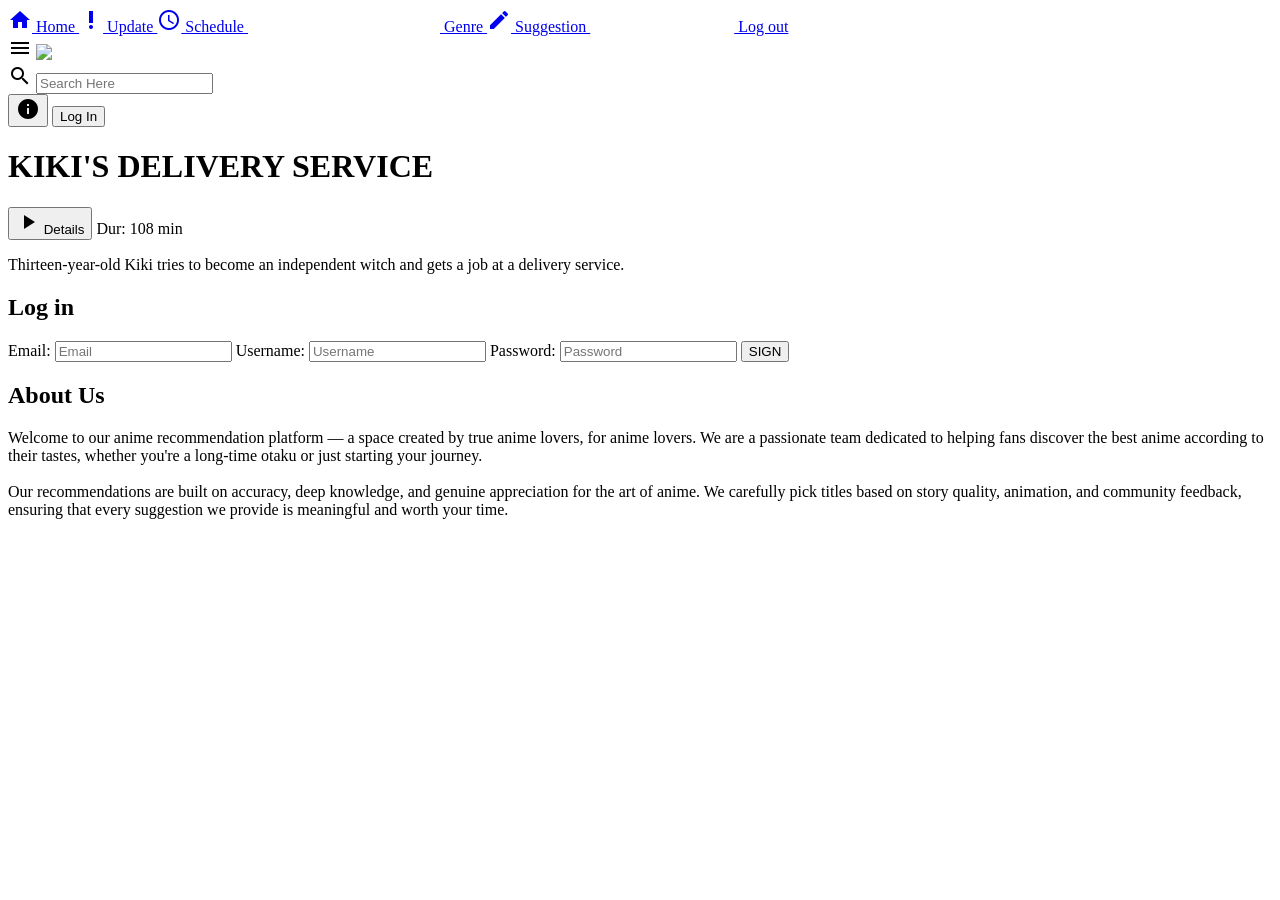
==== index.html @ 668cee52 "Rename thefront.html to index.html" ====
<!DOCTYPE html>
<html lang="en">
<head>
<meta charset="UTF-8">
<meta name="viewport" content="width=device-width, initial-scale=1.0">

<title>Kiki's Delivery Service</title>

<link rel="stylesheet" href="style.css">

<link href="https://fonts.googleapis.com/icon?family=Material+Icons" rel="stylesheet">

<link href="https://fonts.googleapis.com/css2?family=Roboto:wght@300;400;500;700&display=swap" rel="stylesheet">

</head>

<body>

<!-- SIDEBAR -->
<div class="side-menu" id="sideMenu">

<a href="#">
<span class="material-icons">home</span>
Home
</a>

<a href="#">
<span class="material-icons">priority_high</span>
Update
</a>

<a href="#">
<span class="material-icons">schedule</span>
Schedule
</a>

<a href="#">
<span class="material-icons">category</span>
Genre
</a>

<a href="#">
<span class="material-icons">edit</span>
Suggestion
</a>

<a href="#">
<span class="material-icons">logout</span>
Log out
</a>

</div>


<header>

<div class="header-left">

<!-- MENU BUTTON -->
<span class="material-icons menu-icon" onclick="toggleMenu()">menu</span>

<img src="your-logo.png" class="logo">

</div>


<div class="search-bar">

<span class="material-icons search-icon">search</span>

<input type="text" placeholder="Search Here">

</div>

<button class="info-btn" onclick="openInfo()">
    <span class="material-icons">info</span>
</button>
<button class="login-btn" onclick="openLogin()">Log In</button>


</header>



<main>

<div class="hero-image">

<div class="overlay">

<div class="text-content">

<h1>KIKI'S DELIVERY SERVICE</h1>


<div class="metadata">

<button class="details-btn">

<span class="material-icons">play_arrow</span>

Details

</button>

<span class="duration">Dur: 108 min</span>

</div>


<p class="synopsis">

Thirteen-year-old Kiki tries to become an independent witch and gets a job at a delivery service.

</p>

</div>

</div>

</div>

</main>
<script>
const menu = document.getElementById("sideMenu");

function toggleMenu(){
    menu.classList.toggle("active");
}

/* CLOSE WHEN CLICKING OUTSIDE tutupss */
document.addEventListener("click", function(event){

    const clickedInsideMenu = menu.contains(event.target);

    const clickedMenuButton = event.target.classList.contains("menu-icon");

    if(!clickedInsideMenu && !clickedMenuButton){
        menu.classList.remove("active");
    }

});
</script>
<!-- LOGIN POPUP -->
<div class="login-popup" id="loginPopup">

    <div class="login-box">

        <h2>Log in</h2>

        <label>Email:</label>
        <input type="text" placeholder="Email">

        <label>Username:</label>
        <input type="text" placeholder="Username">

        <label>Password:</label>
        <input type="password" placeholder="Password">

        <button class="sign-btn">SIGN</button>

    </div>

</div>
<script>
const popup = document.getElementById("loginPopup");

function openLogin(){
    popup.style.display = "flex";
}

/* close when clicking outside */
popup.addEventListener("click", function(e){
    if(e.target === popup){
        popup.style.display = "none";
    }
});
</script>
<!-- ABOUT POPUP -->
<div class="info-popup" id="infoPopup">

    <div class="info-box">

        <h2>About Us</h2>

        <p>
        Welcome to our anime recommendation platform — a space created by true anime lovers, for anime lovers. 
        We are a passionate team dedicated to helping fans discover the best anime according to their tastes, 
        whether you're a long-time otaku or just starting your journey.
        <br><br>
        Our recommendations are built on accuracy, deep knowledge, and genuine appreciation for the art of anime. 
        We carefully pick titles based on story quality, animation, and community feedback, ensuring that every suggestion we provide is meaningful and worth your time.
        </p>

    </div>

</div>
<script>
const infoPopup = document.getElementById("infoPopup");

function openInfo(){
    infoPopup.style.display = "flex";
}

/* close when clicking outside */
infoPopup.addEventListener("click", function(e){
    if(e.target === infoPopup){
        infoPopup.style.display = "none";
    }
});
</script>
</body>
</html>
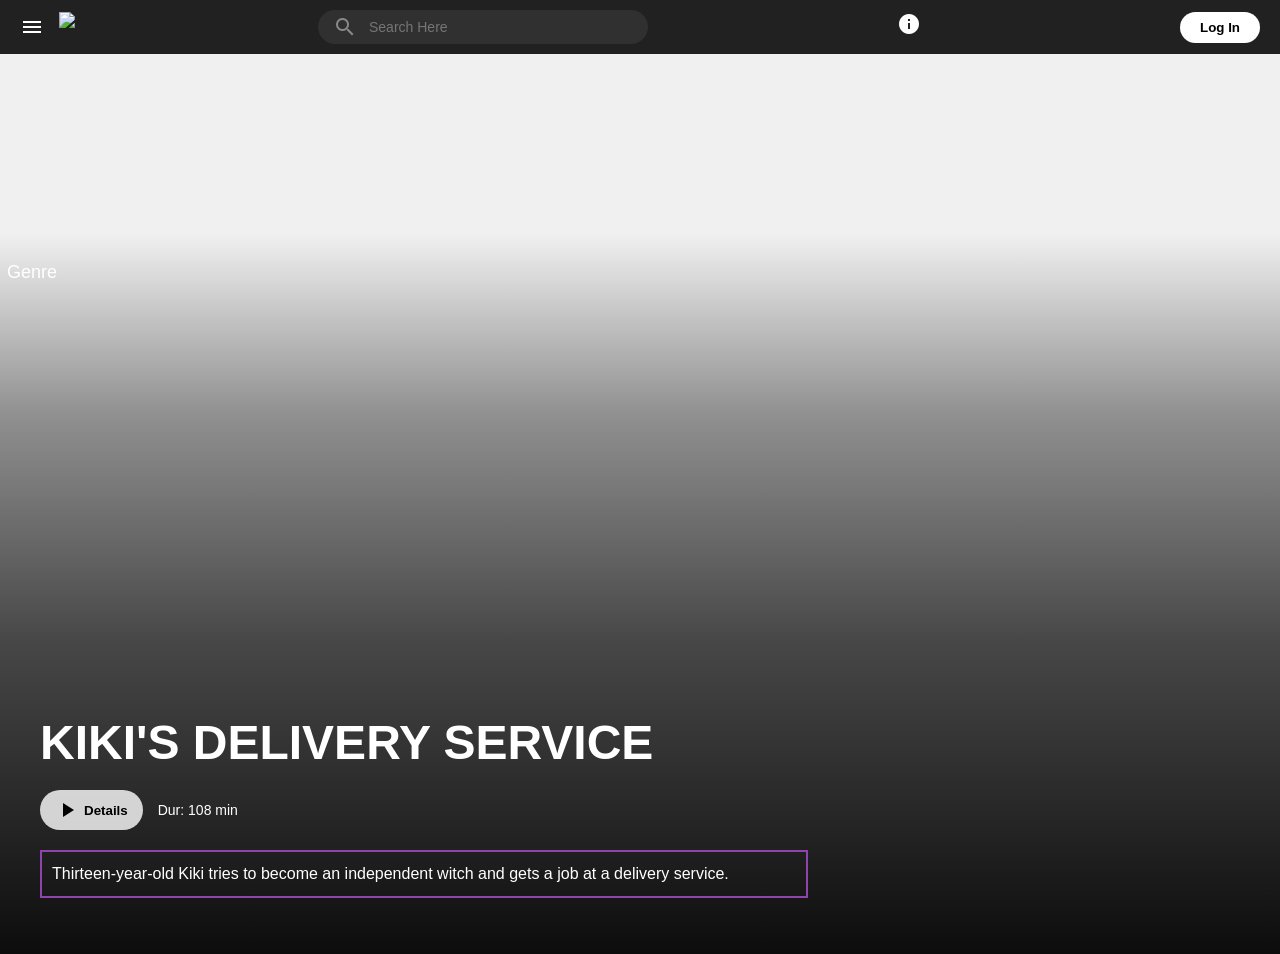
==== commit 26e6eabd: "Update index.html" ====
--- a/index.html
+++ b/index.html
@@ -59,7 +59,7 @@
 <!-- MENU BUTTON -->
 <span class="material-icons menu-icon" onclick="toggleMenu()">menu</span>
 
-<img src="your-logo.png" class="logo">
+<img src="assets/your-logo.png" class="logo">
 
 </div>
 
--- a/style.css
+++ b/style.css
@@ -0,0 +1,334 @@
+body {
+    margin: 0;
+    font-family: 'Roboto', sans-serif;
+    background-color: #f0f0f0;
+}
+
+header {
+    background-color: #212121;
+    color: white;
+    display: flex;
+    justify-content: space-between;
+    align-items: center;
+    padding: 10px 20px;
+}
+
+.header-left {
+    display: flex;
+    align-items: center;
+    gap: 15px;
+}
+
+.menu-icon {
+    font-size: 30px;
+    cursor: pointer;
+}
+
+.logo {
+    height: 30px;
+}
+
+.search-bar {
+    background-color: #303030;
+    border-radius: 20px;
+    display: flex;
+    align-items: center;
+    padding: 5px 15px;
+    width: 300px;
+}
+
+.search-icon {
+    color: #888;
+    margin-right: 10px;
+}
+
+.search-bar input {
+    background: transparent;
+    border: none;
+    color: white;
+    flex-grow: 1;
+    font-size: 14px;
+}
+
+.search-bar input:focus {
+    outline: none;
+}
+
+.login-btn {
+    background-color: white;
+    color: black;
+    border: none;
+    padding: 8px 20px;
+    border-radius: 20px;
+    font-weight: bold;
+    cursor: pointer;
+}
+
+.hero-image {
+    background-image: url("kiki.png");
+    background-size: cover;
+    background-position: center;
+    height: 100vh;
+    position: relative;
+}
+
+/* GRADIENT FROM BOTTOM */
+.overlay {
+    position: absolute;
+    bottom: 0;
+    left: 0;
+    width: 100%;
+    height: 100%;
+
+    background: linear-gradient(
+        to top,
+        rgba(0,0,0,0.95) 0%,
+        rgba(0,0,0,0.7) 35%,
+        rgba(0,0,0,0.4) 60%,
+        rgba(0,0,0,0.0) 80%
+    );
+
+    display: flex;
+    align-items: flex-end;
+}
+
+.text-content {
+    color: white;
+    padding: 40px;
+    width: 60%;
+}
+
+h1 {
+    font-size: 48px;
+    margin-bottom: 20px;
+}
+
+.metadata {
+    display: flex;
+    align-items: center;
+    gap: 15px;
+    margin-bottom: 20px;
+}
+
+.details-btn {
+    background-color: rgba(255, 255, 255, 0.8);
+    color: black;
+    border: none;
+    padding: 8px 15px;
+    border-radius: 20px;
+    display: flex;
+    align-items: center;
+    gap: 5px;
+    font-weight: bold;
+    cursor: pointer;
+}
+
+.duration {
+    font-size: 14px;
+}
+
+.synopsis {
+    font-size: 16px;
+    line-height: 1.5;
+    border: 2px solid #8e44ad;
+    padding: 10px;
+}
+header.scrolled {
+    background-color: #000;
+    transition: 0.3s;
+}
+.login-btn:hover {
+    background-color: #ddd;
+}
+
+.menu-icon:hover {
+    color: #ff204e;
+}
+
+.details-btn:hover {
+    background-color: white;
+}
+/* sidebar menu */
+.side-menu {
+    position: fixed;
+    top: 0;
+    left: -220px;
+    width: 220px;
+    height: 100vh;
+
+    background: rgba(0,0,0,0.85);
+    backdrop-filter: blur(6px);
+
+    display: flex;
+    flex-direction: column;
+    padding-top: 80px;
+
+    transition: 0.3s;
+    z-index: 1000;
+}
+
+.side-menu a {
+    color: white;
+    text-decoration: none;
+
+    display: flex;
+    align-items: center;
+    gap: 15px;
+
+    padding: 15px 20px;
+    font-size: 18px;
+
+    border-bottom: 1px solid rgba(255,255,255,0.2);
+}
+
+.side-menu a:hover {
+    background: rgba(255,255,255,0.1);
+}
+
+.side-menu .material-icons {
+    font-size: 24px;
+}
+
+/* when menu open */
+.side-menu.active {
+    left: 0;
+}
+/* BACKGROUND OVERLAY */
+.login-popup{
+    position: fixed;
+    top: 0;
+    left: 0;
+    width: 100%;
+    height: 100%;
+
+    background: rgba(0,0,0,0.7);
+
+    display: none;
+    justify-content: center;
+    align-items: center;
+
+    z-index: 2000;
+}
+
+/* BOX */
+.login-box{
+    background: #2b2b2b;
+    padding: 30px;
+    border-radius: 15px;
+    width: 300px;
+
+    color: white;
+    text-align: center;
+}
+
+/* INPUTS */
+.login-box input{
+    width: 100%;
+    padding: 10px;
+    margin: 10px 0;
+
+    border-radius: 20px;
+    border: none;
+
+    background: #444;
+    color: white;
+}
+
+/* BUTTON */
+.sign-btn{
+    margin-top: 15px;
+    padding: 10px;
+    width: 100%;
+
+    border: none;
+    border-radius: 20px;
+
+    background: white;
+    color: black;
+    font-weight: bold;
+    cursor: pointer;
+}
+
+.sign-btn:hover{
+    background: #ddd;
+}
+/* hidden at start */
+.hidden{
+    opacity: 0;
+    transform: translateY(50px);
+    transition: all 0.8s ease;
+}
+
+/* when visible */
+.show{
+    opacity: 1;
+    transform: translateY(0);
+}
+
+/* styling section */
+.movies{
+    background: #3a3a3a;
+    padding: 40px;
+    color: white;
+}
+.movies{
+    background:#3a3a3a;
+    padding:40px;
+    color:white;
+}
+
+.movie-row{
+    display:flex;
+    gap:20px;
+    margin-top:20px;
+}
+
+.movie-card img{
+    width:150px;
+    border-radius:10px;
+}
+.hero-image{
+    height:100vh;
+}
+/* INFO BUTTON */
+.info-btn{
+    background: transparent;
+    border: none;
+    color: white;
+    font-size: 24px;
+    cursor: pointer;
+    margin-right: 10px;
+}
+
+.info-btn:hover{
+    color: #ff204e;
+}
+
+/* POPUP BACKGROUND */
+.info-popup{
+    position: fixed;
+    top: 0;
+    left: 0;
+    width: 100%;
+    height: 100%;
+
+    background: rgba(0,0,0,0.7);
+
+    display: none;
+    justify-content: center;
+    align-items: center;
+
+    z-index: 2000;
+}
+
+/* BOX */
+.info-box{
+    background: #2b2b2b;
+    padding: 30px;
+    border-radius: 15px;
+    width: 500px;
+    max-width: 90%;
+
+    color: white;
+    text-align: center;
+}
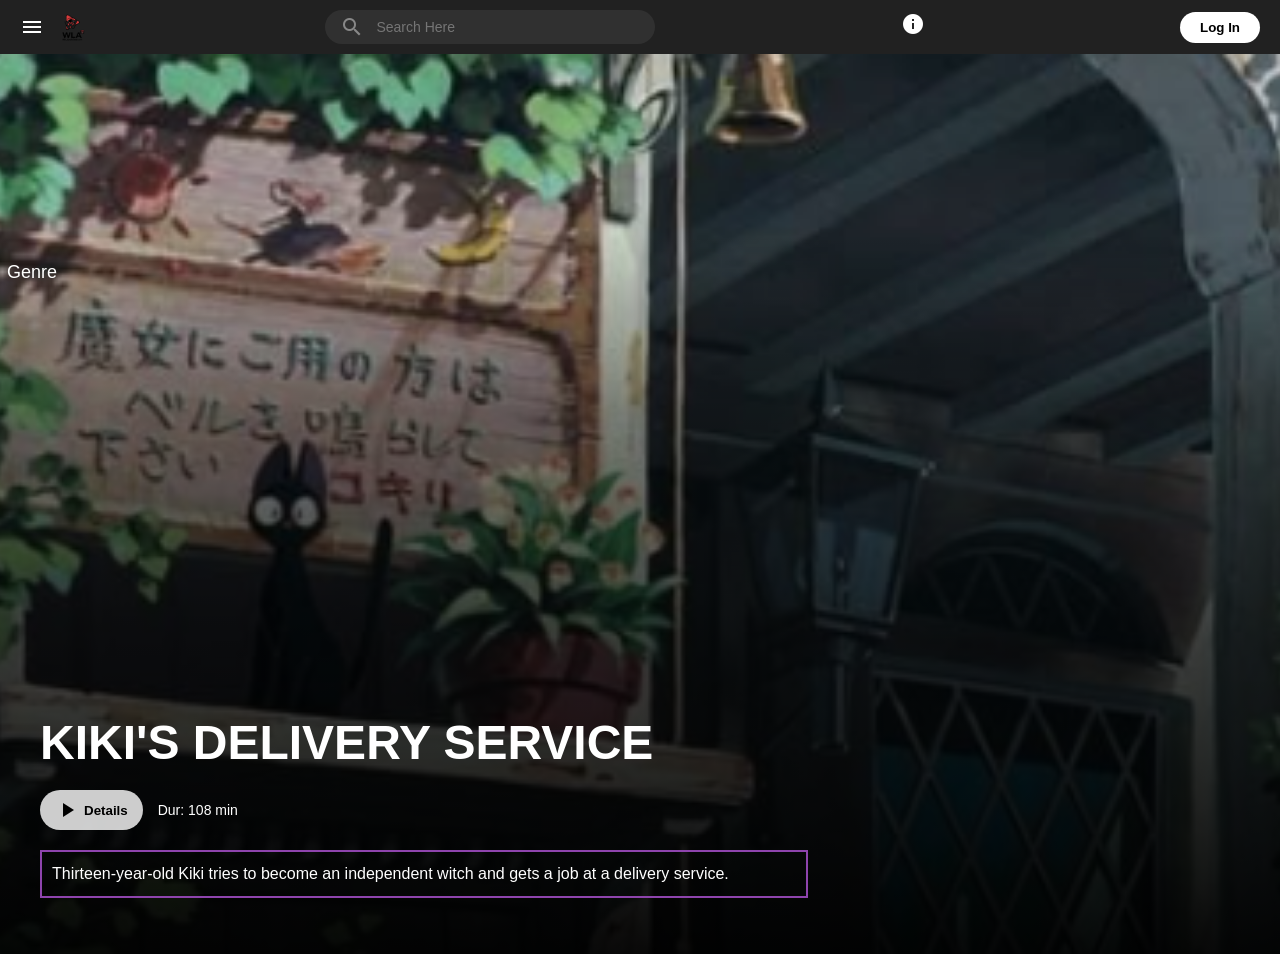
==== commit f688347e: "Update index.html" ====
--- a/index.html
+++ b/index.html
@@ -59,7 +59,7 @@
 <!-- MENU BUTTON -->
 <span class="material-icons menu-icon" onclick="toggleMenu()">menu</span>
 
-<img src="assets/your-logo.png" class="logo">
+<img src="asset/your-logo.png" class="logo">
 
 </div>
 
--- a/style.css
+++ b/style.css
@@ -65,7 +65,7 @@
 }
 
 .hero-image {
-    background-image: url("kiki.png");
+    background-image: url("asset/kiki.png");
     background-size: cover;
     background-position: center;
     height: 100vh;
